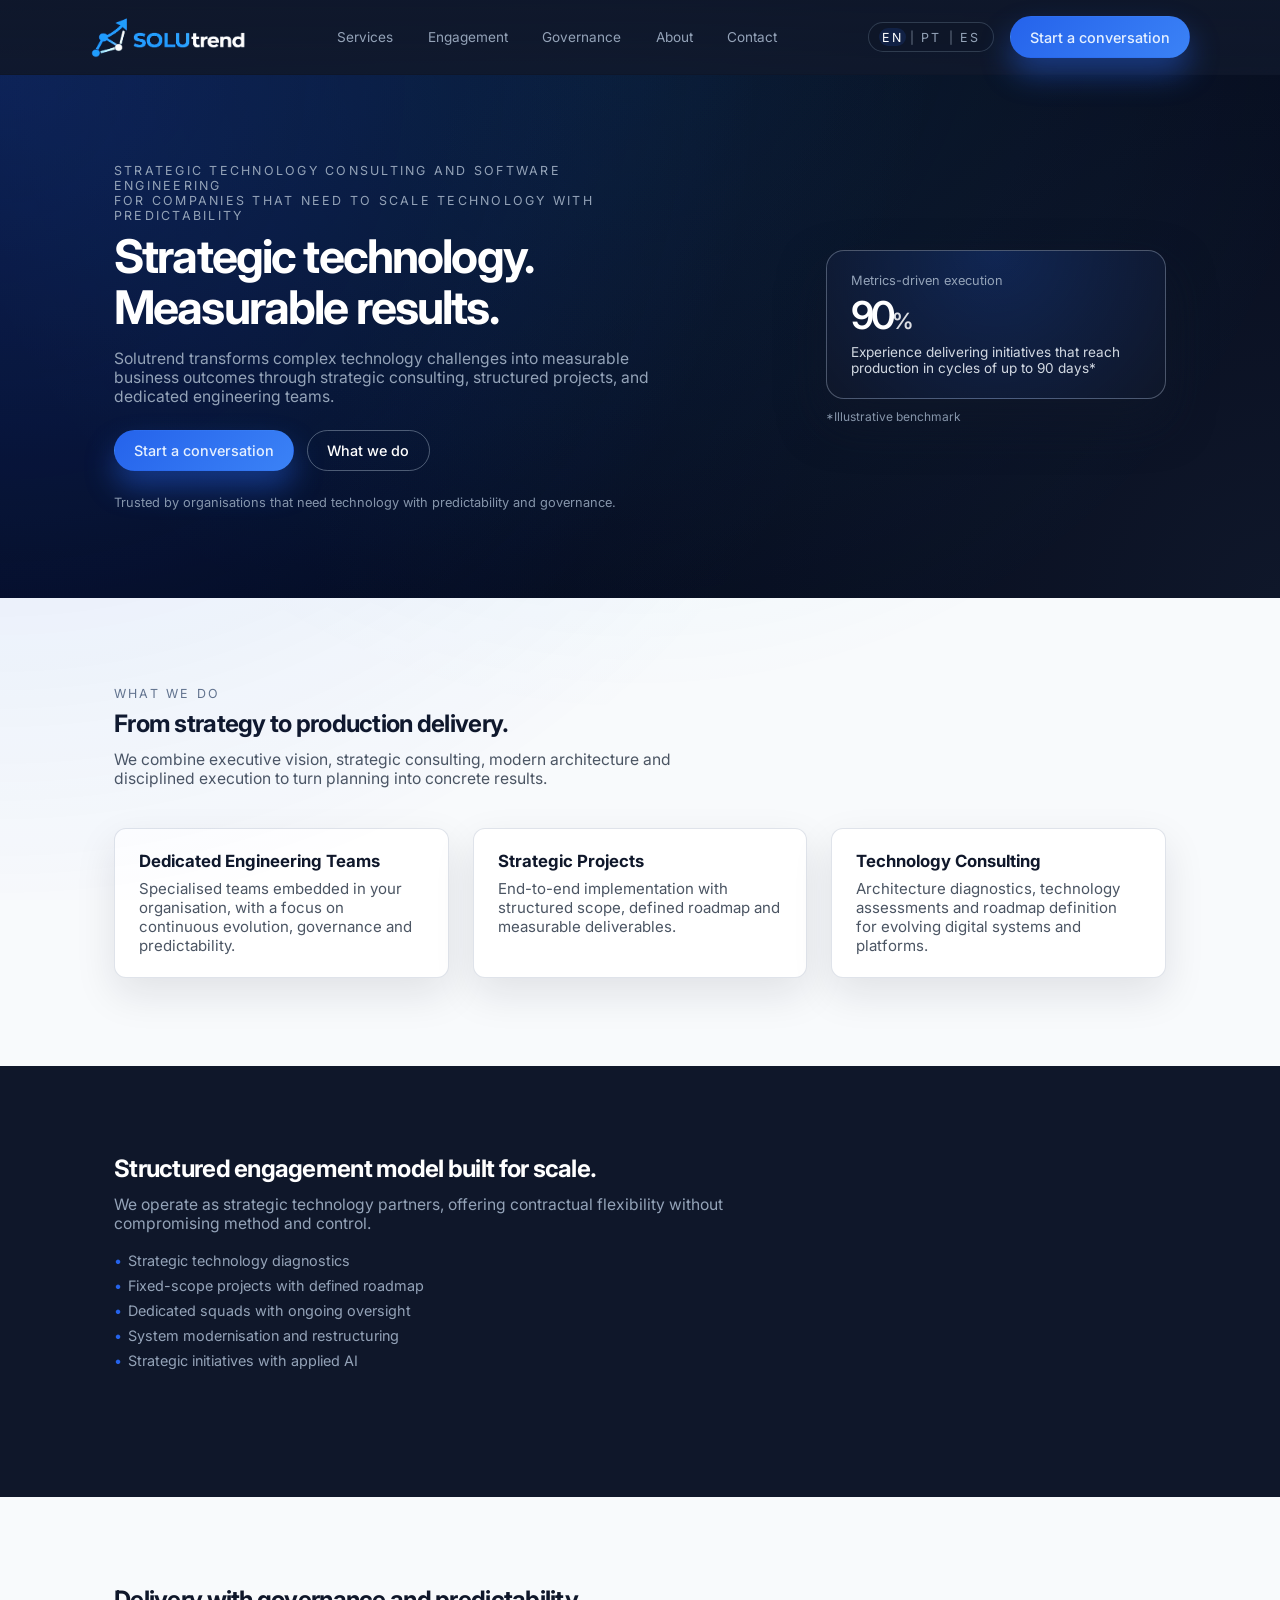
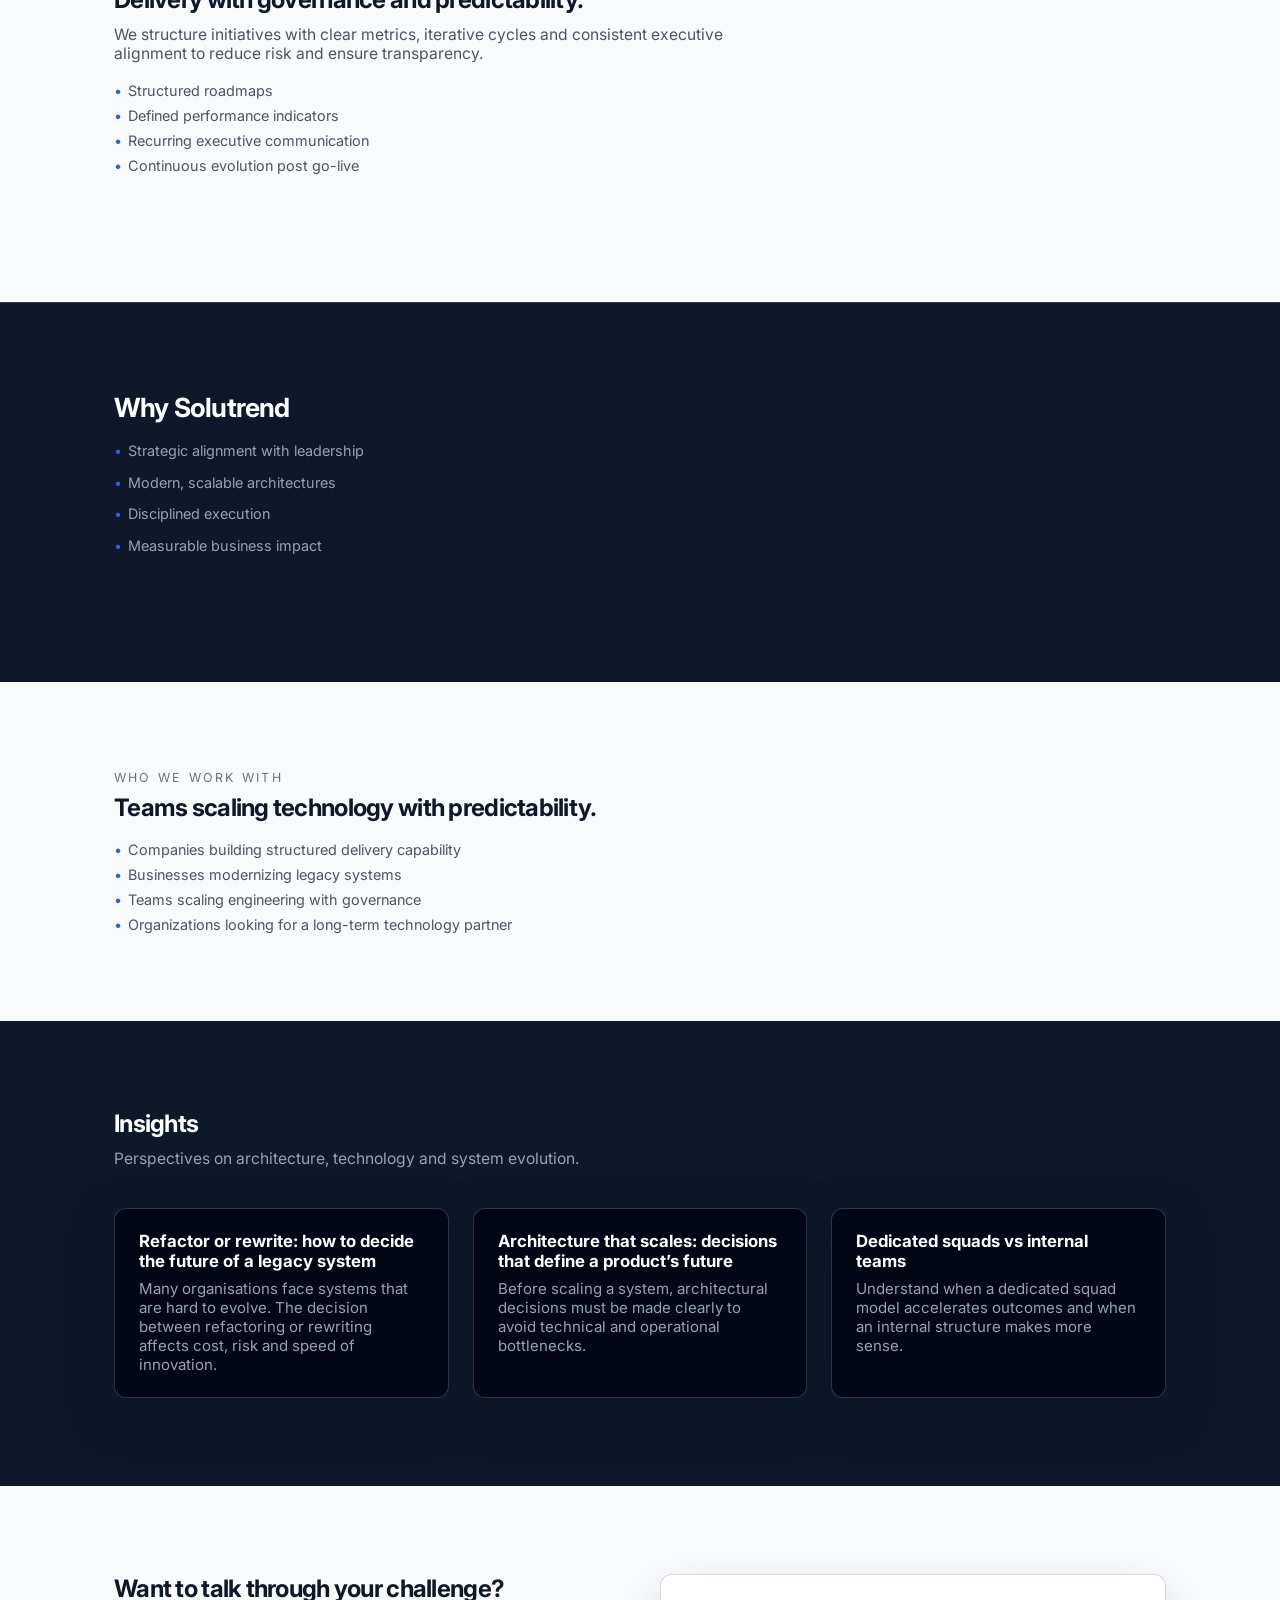
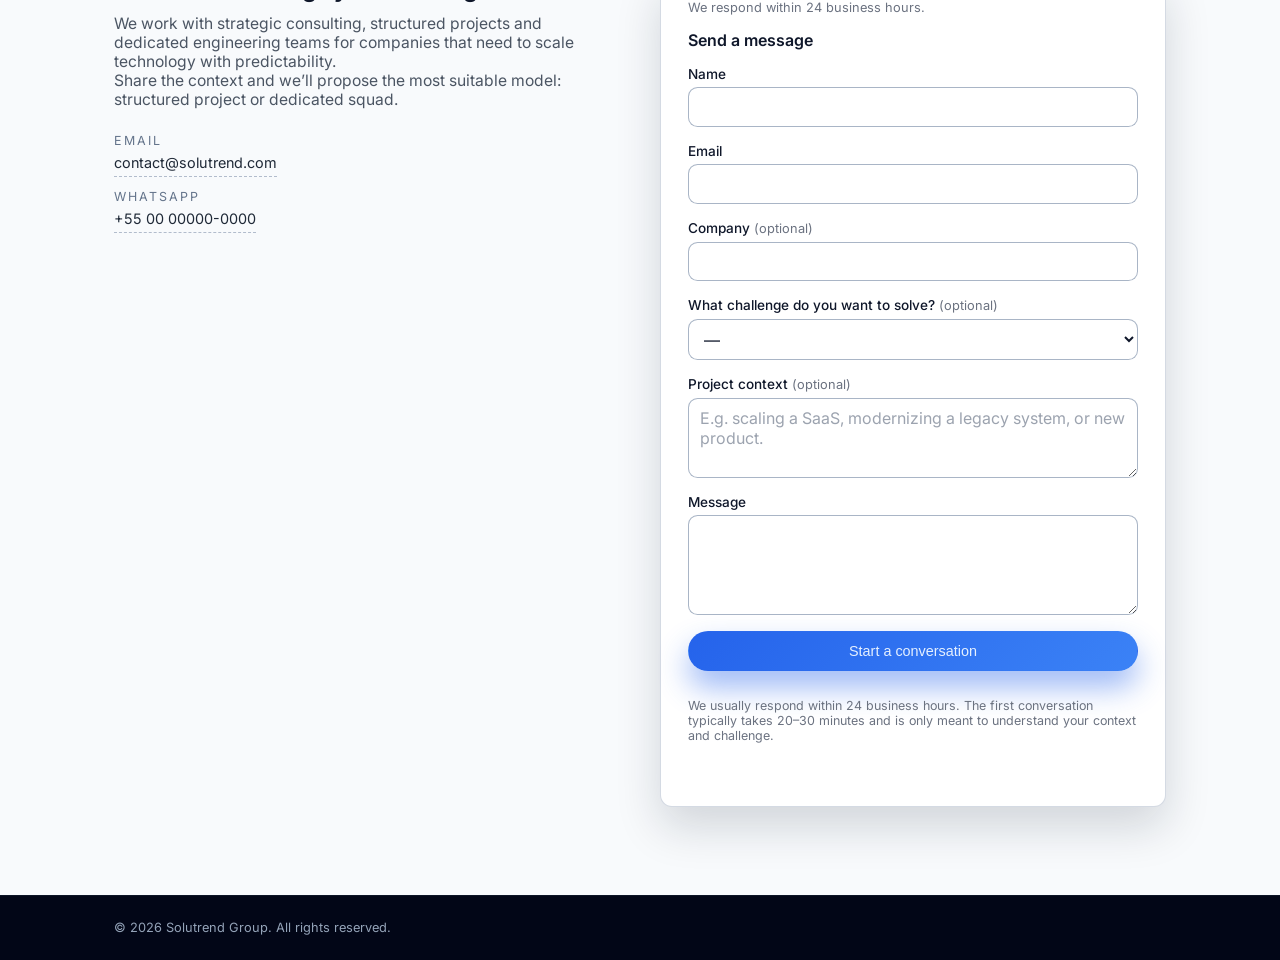
==== en/index.html @ db938869 "ajustes" ====
<!DOCTYPE html>
<html lang="en">
<head>
  <meta charset="UTF-8">
  <meta http-equiv="X-UA-Compatible" content="IE=edge">
  <meta name="viewport" content="width=device-width, initial-scale=1">

  <title>Solutrend Group — Strategic technology. Measurable results.</title>
  <meta name="description" content="Solutrend turns complex technology challenges into measurable business outcomes — strategic projects, dedicated engineering teams, and scalable systems with governance.">

  <link rel="canonical" href="https://solutrend.com/en/">
  <link rel="alternate" hreflang="pt" href="https://solutrend.com/pt/">
  <link rel="alternate" hreflang="en" href="https://solutrend.com/en/">
  <link rel="alternate" hreflang="es" href="https://solutrend.com/es/">
  <link rel="alternate" hreflang="x-default" href="https://solutrend.com/en/">

  <meta property="og:type" content="website">
  <meta property="og:site_name" content="Solutrend Group">
  <meta property="og:title" content="Solutrend Group — Strategic technology. Measurable results.">
  <meta property="og:description" content="Solutrend turns complex technology challenges into measurable business outcomes — strategic projects, dedicated engineering teams, and scalable systems with governance.">
  <meta property="og:url" content="https://solutrend.com/en/">
  <meta property="og:image" content="https://solutrend.com/assets/og-image.png">

  <meta name="twitter:card" content="summary_large_image">
  <meta name="twitter:title" content="Solutrend Group — Strategic technology. Measurable results.">
  <meta name="twitter:description" content="Solutrend turns complex technology challenges into measurable business outcomes.">
  <meta name="twitter:image" content="https://solutrend.com/assets/og-image.png">

  <link rel="icon" href="/assets/icons/icon.ico">
  <link rel="manifest" href="/assets/site.webmanifest">

  <link rel="preconnect" href="https://fonts.googleapis.com">
  <link rel="preconnect" href="https://fonts.gstatic.com" crossorigin>
  <link href="https://fonts.googleapis.com/css2?family=Inter:wght@300;400;500;600;700&display=swap" rel="stylesheet">

  <link rel="stylesheet" href="/css/styles.css">
</head>
<body>
  <header class="site-header" id="top">
    <div class="container header-inner">
      <div class="logo">
        <img
          src="/assets/images/logo_solutrend.webp"
          alt="Solutrend"
          class="logo-img"
          loading="lazy"
        />
      </div>

      <nav class="nav" aria-label="Main navigation">
        <button class="nav-toggle" aria-label="Toggle navigation" aria-expanded="false">
          <span class="nav-toggle-bar"></span>
          <span class="nav-toggle-bar"></span>
        </button>
        <ul class="nav-list">
          <li><a href="#services">Services</a></li>
          <li><a href="#engagement">Engagement</a></li>
          <li><a href="#governance">Governance</a></li>
          <li><a href="#about">About</a></li>
          <li><a href="#contact">Contact</a></li>
        </ul>
      </nav>

      <div class="header-actions">
        <div class="lang-switcher" aria-label="Language selector">
          <a href="/en/" class="lang-link lang-link--active" data-lang="en">EN</a>
          <span class="lang-divider" aria-hidden="true">|</span>
          <a href="/pt/" class="lang-link" data-lang="pt">PT</a>
          <span class="lang-divider" aria-hidden="true">|</span>
          <a href="/es/" class="lang-link" data-lang="es">ES</a>
        </div>
        <a href="#contact" class="btn btn-primary header-cta">Start a conversation</a>
      </div>
    </div>
  </header>

  <main>
    <section class="section section-hero" aria-labelledby="hero-heading">
      <div class="hero-glow" aria-hidden="true"></div>
      <div class="container hero-grid">
        <div class="hero-text">
          <p class="eyebrow">
            STRATEGIC TECHNOLOGY CONSULTING AND SOFTWARE ENGINEERING<br>
            FOR COMPANIES THAT NEED TO SCALE TECHNOLOGY WITH PREDICTABILITY
          </p>
          <h1 id="hero-heading">Strategic technology. Measurable results.</h1>
          <p class="hero-subtitle">
            Solutrend transforms complex technology challenges into measurable business outcomes through strategic consulting, structured projects, and dedicated engineering teams.
          </p>
          <div class="hero-actions">
            <a href="#contact" class="btn btn-primary">Start a conversation</a>
            <a href="#services" class="btn btn-ghost">What we do</a>
          </div>
          <p class="hero-footnote">
            Trusted by organisations that need technology with predictability and governance.
          </p>
        </div>
        <aside class="hero-highlight" aria-label="Execution metrics">
          <div class="hero-card">
            <p class="hero-card-label">Metrics-driven execution</p>
            <p class="hero-card-metric">90<span>%</span></p>
            <p class="hero-card-caption">Experience delivering initiatives that reach production in cycles of up to 90 days*</p>
          </div>
          <p class="hero-card-disclaimer">*Illustrative benchmark</p>
        </aside>
      </div>
    </section>

    <section class="section section-light" id="services" aria-labelledby="services-heading">
      <div class="container">
        <header class="section-heading">
          <p class="eyebrow">WHAT WE DO</p>
          <h2 id="services-heading">From strategy to production delivery.</h2>
          <p class="section-lead">
            We combine executive vision, strategic consulting, modern architecture and disciplined execution to turn planning into concrete results.
          </p>
        </header>
        <div class="cards-grid">
          <article class="card">
            <h3>Dedicated Engineering Teams</h3>
            <p>Specialised teams embedded in your organisation, with a focus on continuous evolution, governance and predictability.</p>
          </article>
          <article class="card">
            <h3>Strategic Projects</h3>
            <p>End-to-end implementation with structured scope, defined roadmap and measurable deliverables.</p>
          </article>
          <article class="card">
            <h3>Technology Consulting</h3>
            <p>Architecture diagnostics, technology assessments and roadmap definition for evolving digital systems and platforms.</p>
          </article>
        </div>
      </div>
    </section>

    <section class="section" id="engagement" aria-labelledby="engagement-heading">
      <div class="container">
        <header class="section-heading">
          <h2 id="engagement-heading">Structured engagement model built for scale.</h2>
          <p class="section-lead">
            We operate as strategic technology partners, offering contractual flexibility without compromising method and control.
          </p>
          <ul class="bullet-list">
            <li>Strategic technology diagnostics</li>
            <li>Fixed-scope projects with defined roadmap</li>
            <li>Dedicated squads with ongoing oversight</li>
            <li>System modernisation and restructuring</li>
            <li>Strategic initiatives with applied AI</li>
          </ul>
        </header>
      </div>
    </section>

    <section class="section section-light" id="governance" aria-labelledby="governance-heading">
      <div class="container">
        <header class="section-heading">
          <h2 id="governance-heading">Delivery with governance and predictability.</h2>
          <p class="section-lead">
            We structure initiatives with clear metrics, iterative cycles and consistent executive alignment to reduce risk and ensure transparency.
          </p>
          <ul class="bullet-list">
            <li>Structured roadmaps</li>
            <li>Defined performance indicators</li>
            <li>Recurring executive communication</li>
            <li>Continuous evolution post go-live</li>
          </ul>
        </header>
      </div>
    </section>

    <section class="section" id="about" aria-labelledby="about-heading">
      <div class="container">
        <header class="section-heading">
          <h2 id="about-heading">Why Solutrend</h2>
          <ul class="bullet-list">
            <li>Strategic alignment with leadership</li>
            <li>Modern, scalable architectures</li>
            <li>Disciplined execution</li>
            <li>Measurable business impact</li>
          </ul>
        </header>
      </div>
    </section>

    <section class="section section-light" id="audience" aria-labelledby="audience-heading">
      <div class="container">
        <header class="section-heading section-heading--compact">
          <p class="eyebrow">WHO WE WORK WITH</p>
          <h2 id="audience-heading">Teams scaling technology with predictability.</h2>
          <ul class="bullet-list">
            <li>Companies building structured delivery capability</li>
            <li>Businesses modernizing legacy systems</li>
            <li>Teams scaling engineering with governance</li>
            <li>Organizations looking for a long-term technology partner</li>
          </ul>
        </header>
      </div>
    </section>

    <section class="section" id="insights" aria-labelledby="insights-heading">
      <div class="container">
        <header class="section-heading">
          <h2 id="insights-heading">Insights</h2>
          <p class="section-lead">
            Perspectives on architecture, technology and system evolution.
          </p>
        </header>
        <div class="cards-grid">
          <article class="card">
            <h3>Refactor or rewrite: how to decide the future of a legacy system</h3>
            <p>
              Many organisations face systems that are hard to evolve. The decision between refactoring or rewriting affects cost, risk and speed of innovation.
            </p>
          </article>
          <article class="card">
            <h3>Architecture that scales: decisions that define a product’s future</h3>
            <p>
              Before scaling a system, architectural decisions must be made clearly to avoid technical and operational bottlenecks.
            </p>
          </article>
          <article class="card">
            <h3>Dedicated squads vs internal teams</h3>
            <p>
              Understand when a dedicated squad model accelerates outcomes and when an internal structure makes more sense.
            </p>
          </article>
        </div>
      </div>
    </section>

    <section class="section section-light" id="contact" aria-labelledby="contact-heading">
      <div class="container contact-grid">
        <div class="contact-intro">
          <h2 id="contact-heading">Want to talk through your challenge?</h2>
          <p class="section-lead">
            We work with strategic consulting, structured projects and dedicated engineering teams for companies that need to scale technology with predictability.
          </p>
          <p class="section-lead">
            Share the context and we’ll propose the most suitable model: structured project or dedicated squad.
          </p>
          <div class="contact-links">
            <div>
              <span class="contact-label">Email</span>
              <a href="mailto:contact@solutrend.com" class="contact-link">contact@solutrend.com</a>
            </div>
            <div>
              <span class="contact-label">WhatsApp</span>
              <a href="https://wa.me/5500000000000" class="contact-link" aria-label="Contact via WhatsApp (placeholder)">+55 00 00000-0000</a>
            </div>
          </div>
        </div>
        <div class="contact-form-wrapper">
          <p class="contact-trust">We respond within 24 business hours.</p>
          <h3 class="form-title">Send a message</h3>
          <form class="contact-form" id="contact-form" method="POST">
            <div class="form-field">
              <label for="name">Name</label>
              <input type="text" id="name" name="name" required autocomplete="name">
            </div>
            <div class="form-field">
              <label for="email">Email</label>
              <input type="email" id="email" name="email" required autocomplete="email">
            </div>
            <div class="form-field">
              <label for="company">Company <span class="form-optional" aria-hidden="true">(optional)</span></label>
              <input type="text" id="company" name="company" autocomplete="organization" aria-optional="true">
            </div>
            <div class="form-field">
              <label for="need-type">What challenge do you want to solve? <span class="form-optional" aria-hidden="true">(optional)</span></label>
              <select id="need-type" name="need_type" aria-optional="true">
                <option value="">—</option>
                <option value="Scale a digital product or SaaS platform">Scale a digital product or SaaS platform</option>
                <option value="Modernize an existing system">Modernize an existing system</option>
                <option value="Assess architecture or technology choices">Assess architecture or technology choices</option>
                <option value="Build or accelerate an engineering team">Build or accelerate an engineering team</option>
                <option value="Initiative involving AI">Initiative involving AI</option>
                <option value="Still exploring the best approach">Still exploring the best approach</option>
              </select>
            </div>
            <div class="form-field">
              <label for="project-context">Project context <span class="form-optional" aria-hidden="true">(optional)</span></label>
              <textarea id="project-context" name="project_context" rows="3" aria-optional="true"
                placeholder="E.g. scaling a SaaS, modernizing a legacy system, or new product."></textarea>
            </div>
            <div class="form-field">
              <label for="message">Message</label>
              <textarea id="message" name="message" rows="4" required></textarea>
            </div>
            <button type="submit" class="btn btn-primary">Start a conversation</button>
            <p class="form-footnote">
              We usually respond within 24 business hours. The first conversation typically takes 20–30 minutes and is only meant to understand your context and challenge.
            </p>
            <p class="form-success" id="form-success" role="status" aria-live="polite"></p>
          </form>
        </div>
      </div>
    </section>
  </main>

  <footer class="site-footer">
    <div class="container footer-inner">
      <p class="footer-copy">&copy; <span id="year"></span> Solutrend Group. All rights reserved.</p>
    </div>
  </footer>

  <script src="/js/main.js"></script>
</body>
</html>
---- css/styles.css ----
:root {
  --bg-dark: #0F172A;
  --bg-light: #F8FAFC;
  --primary: #2563EB;
  --text-main: #FFFFFF;
  --text-muted: #94A3B8;
  --border-subtle: rgba(148, 163, 184, 0.3);
  --radius-lg: 18px;
  --radius-md: 12px;
  --shadow-soft: 0 22px 45px rgba(15, 23, 42, 0.65);
}

*,
*::before,
*::after {
  box-sizing: border-box;
}

html {
  scroll-behavior: smooth;
}

body {
  margin: 0;
  min-height: 100vh;
  font-family: "Inter", system-ui, -apple-system, BlinkMacSystemFont, "Segoe UI", sans-serif;
  background-color: var(--bg-dark);
  color: var(--text-main);
  -webkit-font-smoothing: antialiased;
}

img {
  max-width: 100%;
  display: block;
}

a {
  color: inherit;
  text-decoration: none;
}

a:focus-visible,
button:focus-visible,
input:focus-visible,
textarea:focus-visible {
  outline: 2px solid var(--primary);
  outline-offset: 3px;
}

.container {
  width: 100%;
  max-width: 1100px;
  margin: 0 auto;
  padding: 0 1.5rem;
}

.section {
  padding: 4.5rem 0;
}

.section-light {
  background-color: var(--bg-light);
  color: #0F172A;
}

.site-header {
  position: sticky;
  top: 0;
  z-index: 30;
  background: linear-gradient(to bottom, rgba(15, 23, 42, 0.96), rgba(15, 23, 42, 0.86));
  border-bottom: 1px solid rgba(15, 23, 42, 0.9);
  backdrop-filter: blur(24px);
}

.header-inner {
  display: flex;
  align-items: center;
  justify-content: space-between;
  padding: 0.9rem 0;
  gap: 1rem;
}

.logo-mark {
  font-weight: 700;
  letter-spacing: 0.08em;
  text-transform: uppercase;
  font-size: 0.95rem;
  padding: 0.35rem 0.8rem;
  border-radius: 999px;
  border: 1px solid rgba(148, 163, 184, 0.5);
  color: var(--text-main);
}

.logo-img {
  display: block;
  height: 42px;
  width: auto;
  filter: brightness(1.1) contrast(1.1);
}

.nav {
  display: flex;
  align-items: center;
  gap: 1rem;
}

.nav-list {
  list-style: none;
  display: flex;
  align-items: center;
  gap: 0.75rem;
  margin: 0;
  padding: 0;
}

.nav-list a {
  display: inline-flex;
  align-items: center;
  padding: 0.35rem 0.7rem;
  border-radius: 999px;
  font-size: 0.85rem;
  color: var(--text-muted);
  transition: color 0.18s ease, background-color 0.18s ease, transform 0.18s ease;
}

.nav-list a:hover {
  color: var(--text-main);
  background-color: rgba(15, 23, 42, 0.8);
  transform: translateY(-1px);
}

.nav-toggle {
  display: none;
  background: none;
  border: none;
  padding: 0.25rem;
  cursor: pointer;
}

.nav-toggle-bar {
  display: block;
  width: 20px;
  height: 2px;
  margin: 4px 0;
  background-color: var(--text-muted);
  border-radius: 999px;
  transition: background-color 0.2s ease, transform 0.2s ease;
}

.header-actions {
  display: flex;
  align-items: center;
  gap: 1rem;
}

.lang-switcher {
  display: inline-flex;
  align-items: center;
  gap: 0.25rem;
  padding: 0.3rem 0.6rem;
  border-radius: 999px;
  background-color: rgba(15, 23, 42, 0.85);
  border: 1px solid rgba(51, 65, 85, 0.9);
}

.lang-link {
  font-size: 0.78rem;
  letter-spacing: 0.16em;
  text-transform: uppercase;
  color: var(--text-muted);
  padding: 0.1rem 0.2rem;
  border-radius: 999px;
  transition: color 0.18s ease, background-color 0.18s ease;
}

.lang-link:hover {
  color: var(--text-main);
}

.lang-link--active {
  background-color: rgba(37, 99, 235, 0.15);
  color: var(--text-main);
}

.lang-divider {
  font-size: 0.75rem;
  color: rgba(148, 163, 184, 0.7);
}

.btn {
  display: inline-flex;
  align-items: center;
  justify-content: center;
  gap: 0.4rem;
  padding: 0.7rem 1.2rem;
  border-radius: 999px;
  border: 1px solid transparent;
  font-size: 0.9rem;
  font-weight: 500;
  cursor: pointer;
  transition: background-color 0.18s ease, color 0.18s ease, box-shadow 0.18s ease, transform 0.18s ease, border-color 0.18s ease;
}

.btn-primary {
  background: linear-gradient(135deg, #2563EB, #3B82F6);
  color: #E5F0FF;
  box-shadow: 0 16px 30px rgba(37, 99, 235, 0.45);
}

.btn-primary:hover {
  transform: translateY(-1px);
  box-shadow: 0 22px 40px rgba(37, 99, 235, 0.55);
}

.btn-ghost {
  background-color: transparent;
  border-color: rgba(148, 163, 184, 0.5);
  color: var(--text-main);
}

.btn-ghost:hover {
  background-color: rgba(15, 23, 42, 0.85);
  border-color: rgba(148, 163, 184, 0.9);
  transform: translateY(-1px);
}

.header-cta {
  display: none;
}

.section-hero {
  padding-top: 4.5rem;
  padding-bottom: 4.5rem;
  background: radial-gradient(circle at top left, rgba(37, 99, 235, 0.18), transparent 55%), radial-gradient(circle at bottom right, rgba(15, 23, 42, 0.8), #020617 70%);
}

.hero-glow {
  position: absolute;
  inset: 0;
  pointer-events: none;
  background:
    radial-gradient(circle at top left, rgba(37, 99, 235, 0.2), transparent 60%),
    radial-gradient(circle at top center, rgba(56, 189, 248, 0.12), transparent 65%);
  opacity: 0.8;
}

.hero-grid {
  display: flex;
  flex-direction: column;
  gap: 2.5rem;
  position: relative;
  z-index: 1;
}

.hero-text h1 {
  font-size: clamp(1.9rem, 5vw, 2.9rem);
  line-height: 1.1;
  letter-spacing: -0.04em;
  margin: 0 0 1rem;
}

.hero-subtitle {
  margin: 0 0 1.5rem;
  color: var(--text-muted);
  max-width: 35rem;
  font-size: 0.98rem;
}

.hero-actions {
  display: flex;
  flex-wrap: wrap;
  gap: 0.8rem;
  margin-bottom: 1.5rem;
}

.hero-footnote {
  margin: 0;
  font-size: 0.8rem;
  color: rgba(148, 163, 184, 0.9);
}

.hero-highlight {
  display: flex;
  flex-direction: column;
  gap: 0.6rem;
  max-width: 340px;
}

.hero-card {
  background: radial-gradient(circle at top, rgba(37, 99, 235, 0.22), rgba(15, 23, 42, 0.98));
  border-radius: var(--radius-lg);
  padding: 1.4rem 1.5rem;
  box-shadow: var(--shadow-soft);
  border: 1px solid rgba(148, 163, 184, 0.45);
}

.hero-card-label {
  font-size: 0.8rem;
  color: var(--text-muted);
  margin: 0 0 0.25rem;
}

.hero-card-metric {
  margin: 0;
  font-size: 2.4rem;
  letter-spacing: -0.08em;
  font-weight: 600;
}

.hero-card-metric span {
  font-size: 1.4rem;
  opacity: 0.85;
}

.hero-card-caption {
  margin: 0.35rem 0 0;
  font-size: 0.85rem;
  color: rgba(226, 232, 240, 0.92);
}

.hero-card-disclaimer {
  margin: 0;
  font-size: 0.75rem;
  color: rgba(148, 163, 184, 0.9);
}

.section-heading {
  max-width: 640px;
  margin-bottom: 2.5rem;
}

.section-heading--compact {
  margin-bottom: 0;
}

.section-heading h2 {
  margin: 0 0 0.7rem;
  font-size: 1.5rem;
  letter-spacing: -0.03em;
}

#about {
  border-top: 1px solid rgba(148, 163, 184, 0.25);
}

#about .section-heading h2 {
  font-size: 1.65rem;
}

#about .bullet-list {
  gap: 0.9rem;
}

.section-lead {
  margin: 0;
  font-size: 0.98rem;
  color: var(--text-muted);
}

.section-light .section-lead {
  color: #4b5563;
}

.eyebrow {
  font-size: 0.78rem;
  letter-spacing: 0.18em;
  text-transform: uppercase;
  color: var(--text-muted);
  margin: 0 0 0.5rem;
}

.section-light .eyebrow {
  color: #64748b;
}

.cards-grid {
  display: grid;
  grid-template-columns: 1fr;
  gap: 1.5rem;
}

.card {
  background-color: #020617;
  color: var(--text-main);
  border-radius: var(--radius-md);
  padding: 1.4rem 1.5rem;
  border: 1px solid var(--border-subtle);
  box-shadow: 0 16px 40px rgba(15, 23, 42, 0.7);
  transition: transform 0.2s ease, box-shadow 0.2s ease, border-color 0.2s ease, background-color 0.2s ease;
}

.card h3 {
  margin: 0 0 0.5rem;
  font-size: 1.05rem;
}

.card p {
  margin: 0;
  font-size: 0.94rem;
  color: var(--text-muted);
}

.card:hover {
  transform: translateY(-4px);
  box-shadow: 0 22px 50px rgba(15, 23, 42, 0.9);
  border-color: rgba(37, 99, 235, 0.8);
  background: radial-gradient(circle at top left, rgba(37, 99, 235, 0.18), #020617);
}

.section-light .card {
  background-color: #ffffff;
  color: #0f172a;
  box-shadow: 0 16px 40px rgba(15, 23, 42, 0.1);
}

.section-light .card:hover {
  background-color: #ffffff;
  background-image: none;
  box-shadow: 0 22px 50px rgba(15, 23, 42, 0.12);
  border-color: rgba(37, 99, 235, 0.35);
}

.section-light .card p {
  color: #4b5563;
}

.split-grid {
  display: grid;
  grid-template-columns: minmax(0, 1.1fr);
  gap: 2.5rem;
  align-items: flex-start;
}

.split-list {
  border-radius: var(--radius-md);
  border: 1px solid rgba(30, 64, 175, 0.7);
  background: radial-gradient(circle at top left, rgba(37, 99, 235, 0.16), rgba(15, 23, 42, 0.98));
  padding: 1.5rem 1.6rem;
  box-shadow: var(--shadow-soft);
}

.why-list {
  list-style: none;
  margin: 0;
  padding: 0;
  display: grid;
  gap: 1.3rem;
}

.why-list h3 {
  margin: 0 0 0.3rem;
  font-size: 0.98rem;
}

.why-list p {
  margin: 0;
  font-size: 0.9rem;
  color: var(--text-muted);
}

.bullet-list {
  list-style: none;
  margin: 1.2rem 0 0;
  padding: 0;
  display: grid;
  gap: 0.5rem;
  font-size: 0.9rem;
  color: var(--text-muted);
}

.bullet-list li::before {
  content: "•";
  display: inline-block;
  margin-right: 0.4rem;
  color: var(--primary);
}

.section-light .bullet-list {
  color: #4b5563;
}

.about-who {
  margin-top: 2.5rem;
  padding-top: 2rem;
  border-top: 1px solid rgba(148, 163, 184, 0.25);
}

.about-who .eyebrow {
  margin-bottom: 0.5rem;
}

.cta-block {
  display: flex;
  flex-direction: column;
  gap: 1.5rem;
  padding: 1.6rem 1.7rem;
  border-radius: var(--radius-md);
  border: 1px solid rgba(37, 99, 235, 0.45);
  background: radial-gradient(circle at top left, rgba(37, 99, 235, 0.18), rgba(15, 23, 42, 0.98));
  box-shadow: var(--shadow-soft);
}

.cta-text h2 {
  margin: 0 0 0.6rem;
  font-size: 1.4rem;
  letter-spacing: -0.03em;
}

.cta-actions {
  display: flex;
  align-items: flex-start;
}

.cta-actions .btn {
  width: 100%;
  justify-content: center;
}

.contact-grid {
  display: grid;
  grid-template-columns: minmax(0, 1fr);
  gap: 2.5rem;
}

.contact-intro h2 {
  margin: 0 0 0.7rem;
  font-size: 1.5rem;
  letter-spacing: -0.03em;
}

.contact-links {
  display: flex;
  flex-direction: column;
  gap: 0.75rem;
  margin-top: 1.5rem;
}

.contact-label {
  display: block;
  font-size: 0.78rem;
  text-transform: uppercase;
  letter-spacing: 0.16em;
  color: #64748b;
  margin-bottom: 0.1rem;
}

.contact-link {
  font-size: 0.9rem;
  color: #1f2937;
  display: inline-flex;
  align-items: center;
  padding: 0.3rem 0;
  border-bottom: 1px dashed rgba(148, 163, 184, 0.7);
  max-width: max-content;
  transition: color 0.18s ease, border-color 0.18s ease, transform 0.18s ease;
}

.contact-link:hover {
  color: #2563eb;
  border-color: rgba(37, 99, 235, 0.9);
  transform: translateY(-1px);
}

.contact-form-wrapper {
  background-color: #ffffff;
  border-radius: var(--radius-md);
  padding: 1.6rem 1.7rem 1.4rem;
  box-shadow: 0 20px 45px rgba(15, 23, 42, 0.16);
  border: 1px solid rgba(148, 163, 184, 0.4);
}

.contact-form {
  display: grid;
  gap: 1rem;
}

.form-title {
  margin: 0 0 1rem;
  font-size: 1rem;
  font-weight: 600;
  color: #0f172a;
}

.form-field {
  display: flex;
  flex-direction: column;
  gap: 0.35rem;
}

.form-field label {
  font-size: 0.85rem;
  font-weight: 500;
  color: #0f172a;
}

.form-optional {
  font-weight: 400;
  color: #6b7280;
  font-size: 0.8rem;
}

.form-field input,
.form-field textarea,
.form-field select {
  padding: 0.55rem 0.65rem;
  border-radius: 0.6rem;
  border: 1px solid rgba(148, 163, 184, 0.8);
  font: inherit;
  color: #0f172a;
  background-color: #ffffff;
  transition: border-color 0.18s ease, box-shadow 0.18s ease, background-color 0.18s ease;
}

.form-field select {
  cursor: pointer;
  min-height: 2.5rem;
}

.form-field select:focus-visible {
  outline: none;
  border-color: #2563eb;
  box-shadow: 0 0 0 1px rgba(37, 99, 235, 0.6);
}

.form-field input::placeholder,
.form-field textarea::placeholder {
  color: #9ca3af;
}

.form-field input:focus-visible,
.form-field textarea:focus-visible {
  outline: none;
  border-color: #2563eb;
  box-shadow: 0 0 0 1px rgba(37, 99, 235, 0.6);
}

.contact-trust {
  margin: 0 0 0.9rem;
  font-size: 0.8rem;
  color: #6b7280;
}

.form-footnote {
  margin: 0.7rem 0 0;
  font-size: 0.78rem;
  color: #6b7280;
}

.form-success {
  margin: 0.3rem 0 0;
  font-size: 0.8rem;
  color: #16a34a;
  min-height: 1.2rem;
}

.site-footer {
  background-color: #020617;
  border-top: 1px solid rgba(15, 23, 42, 0.85);
  padding: 1.5rem 0 1.6rem;
}

.footer-inner {
  display: flex;
  flex-direction: column;
  gap: 0.75rem;
  align-items: flex-start;
  justify-content: space-between;
  font-size: 0.8rem;
  color: var(--text-muted);
}

.footer-social {
  display: flex;
  gap: 0.75rem;
}

.footer-link {
  color: var(--text-muted);
  padding: 0.1rem 0.3rem;
  border-radius: 999px;
  transition: color 0.18s ease, background-color 0.18s ease, transform 0.18s ease;
}

.footer-link:hover {
  color: var(--text-main);
  background-color: rgba(15, 23, 42, 0.9);
  transform: translateY(-1px);
}

.footer-copy {
  margin: 0;
}

@media (max-width: 768px) {
  .container {
    padding-left: 1.75rem;
    padding-right: 1.75rem;
  }

  .header-inner {
    gap: 0.75rem;
  }

  .nav-list {
    position: absolute;
    inset-inline: 0;
    top: 100%;
    margin-top: 0.4rem;
    padding: 0.6rem 1.5rem 0.9rem;
    flex-direction: column;
    align-items: flex-start;
    background: radial-gradient(circle at top left, rgba(15, 23, 42, 0.96), rgba(15, 23, 42, 0.98));
    border-bottom: 1px solid rgba(15, 23, 42, 0.9);
    opacity: 0;
    transform: translateY(-10px);
    pointer-events: none;
    transition: opacity 0.18s ease, transform 0.18s ease;
  }

  .nav-list.is-open {
    opacity: 1;
    transform: translateY(0);
    pointer-events: auto;
  }

  .nav-toggle {
    display: inline-flex;
    flex-direction: column;
  }

  .header-actions {
    margin-left: auto;
  }

  .header-cta {
    display: none;
  }

  .hero-grid {
    gap: 2rem;
  }

  .logo-img {
    height: 38px;
  }

  .hero-text .eyebrow {
    max-width: 320px;
    line-height: 1.5;
  }

  .section-hero {
    padding-top: 80px;
    padding-bottom: 60px;
  }

  .hero-actions {
    flex-direction: column;
    gap: 12px;
    align-items: flex-start;
  }

  .hero-actions .btn {
    width: auto;
  }

  .hero-highlight {
    margin-top: 24px;
    width: 100%;
    max-width: 320px;
  }

  .contact-grid {
    gap: 2rem;
    min-width: 0;
  }

  .contact-form-wrapper {
    width: 100%;
    min-width: 0;
    box-sizing: border-box;
  }

  .contact-form {
    min-width: 0;
  }

  .contact-form .form-field input,
  .contact-form .form-field textarea,
  .contact-form .form-field select {
    width: 100%;
    max-width: 100%;
    box-sizing: border-box;
  }

  .contact-form .form-field textarea {
    overflow-wrap: break-word;
    white-space: pre-wrap;
  }

  .contact-form .btn {
    width: 100%;
    max-width: 100%;
    box-sizing: border-box;
  }
}

@media (min-width: 769px) {
  .section {
    padding: 5.5rem 0;
  }

  .header-inner {
    padding: 1rem 0;
  }

  .header-cta {
    display: inline-flex;
  }

  .hero-grid {
    flex-direction: row;
    align-items: center;
    justify-content: space-between;
  }

  .hero-text {
    max-width: 540px;
  }

  .hero-highlight {
    align-self: stretch;
    justify-content: center;
  }

  .cta-block {
    flex-direction: row;
    align-items: center;
    justify-content: space-between;
  }

  .cta-actions .btn {
    width: auto;
  }

  .cards-grid {
    grid-template-columns: repeat(3, minmax(0, 1fr));
  }

  .split-grid {
    grid-template-columns: minmax(0, 1.1fr) minmax(0, 1.1fr);
  }

  .contact-grid {
    grid-template-columns: minmax(0, 1.1fr) minmax(0, 1.1fr);
    align-items: start;
  }

  .footer-inner {
    flex-direction: row;
    align-items: center;
  }
}
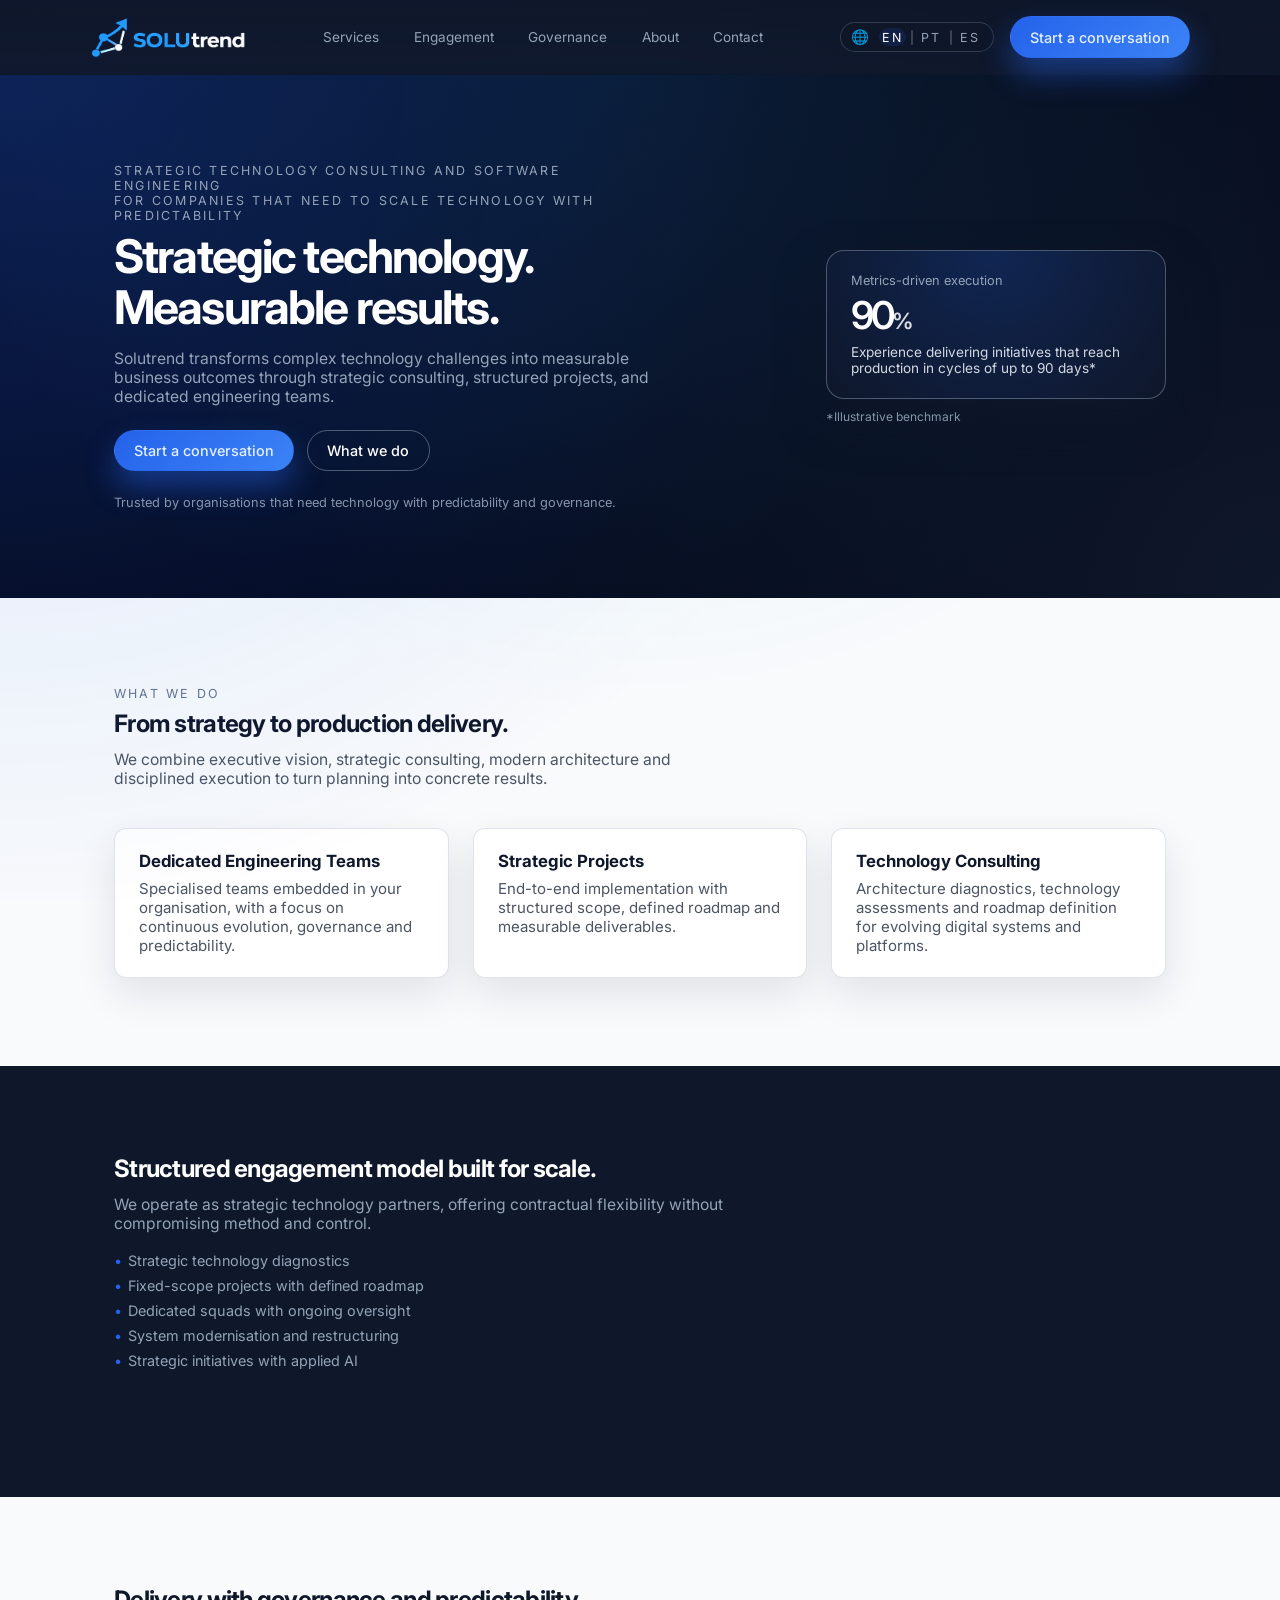
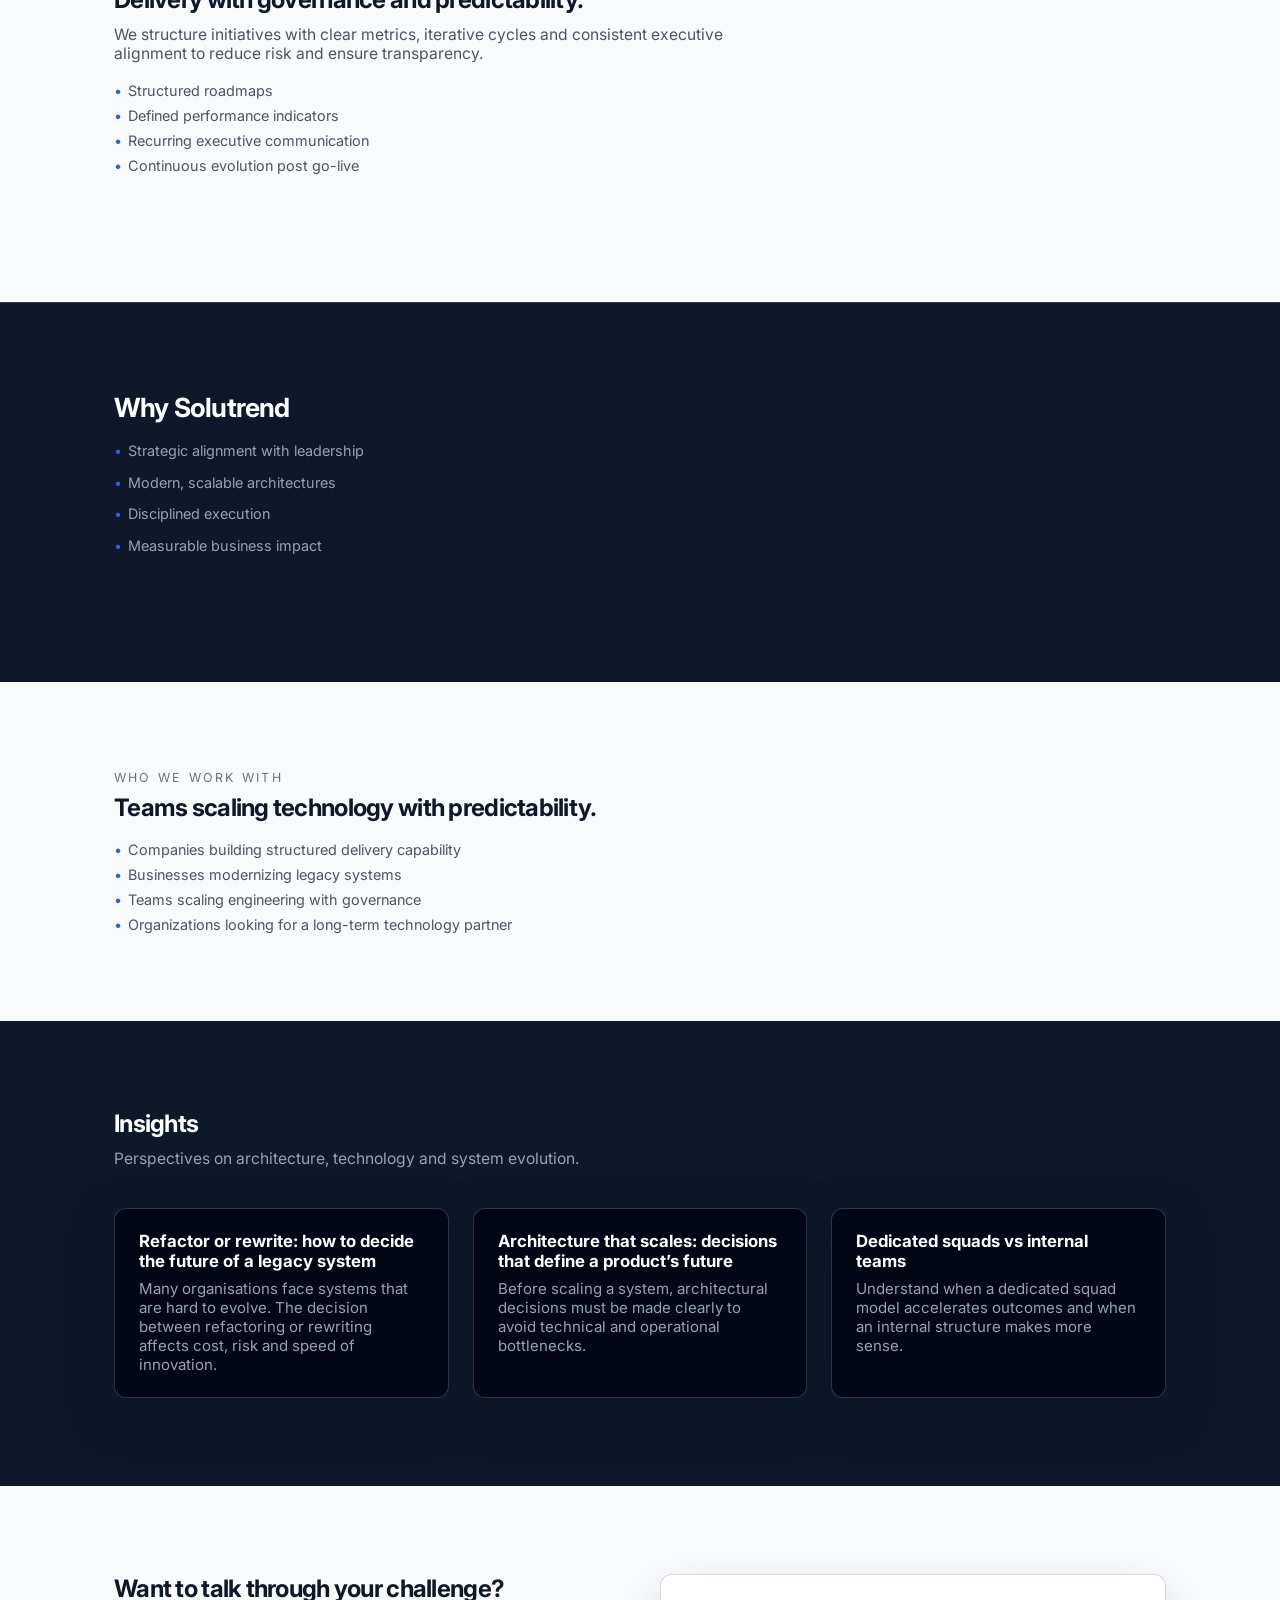
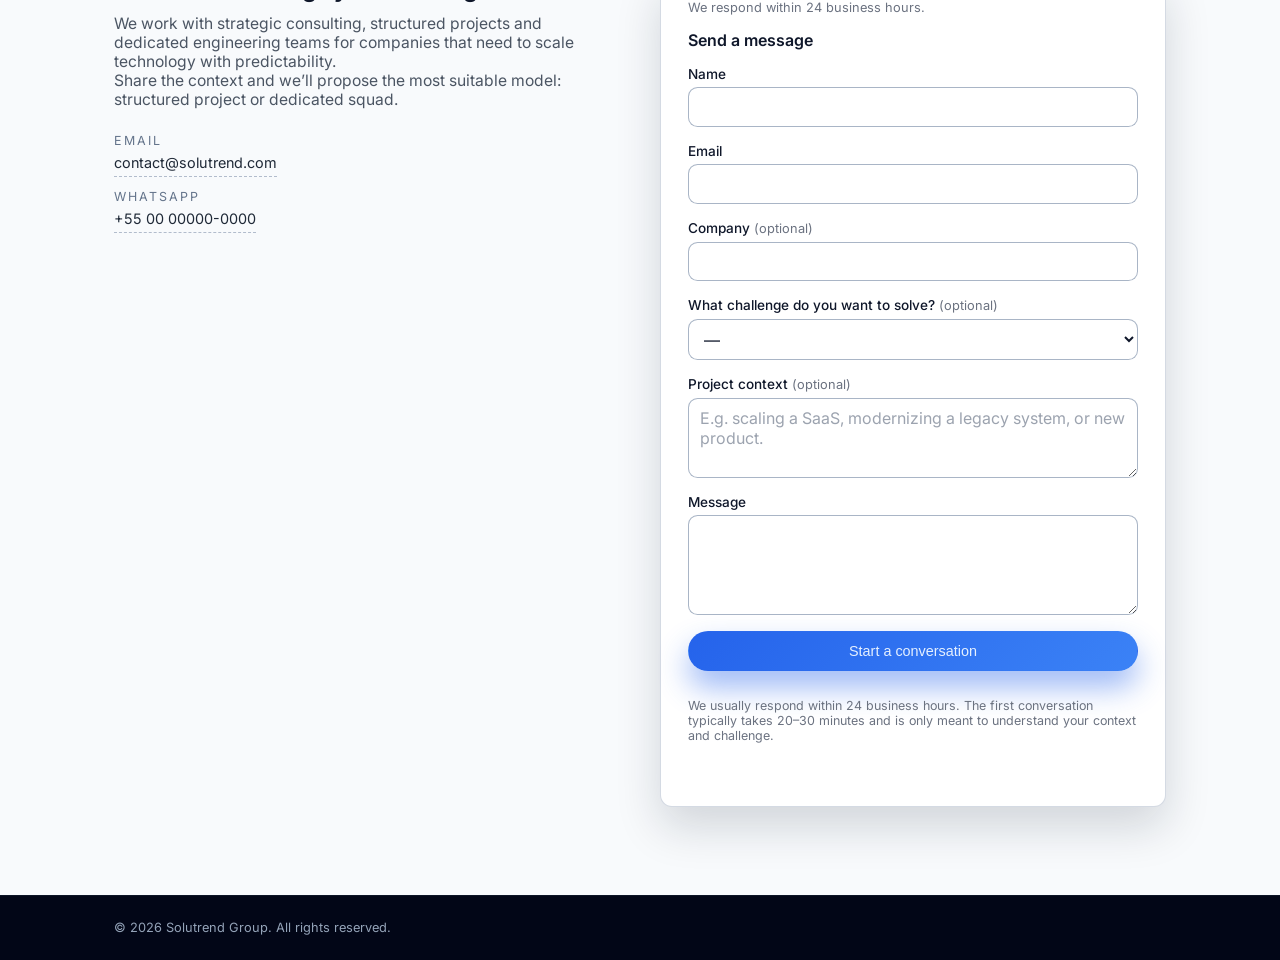
==== commit 88e7ab19: "ajuste" ====
--- a/en/index.html
+++ b/en/index.html
@@ -63,6 +63,7 @@
 
       <div class="header-actions">
         <div class="lang-switcher" aria-label="Language selector">
+          <span class="lang-icon" aria-hidden="true">🌐</span>
           <a href="/en/" class="lang-link lang-link--active" data-lang="en">EN</a>
           <span class="lang-divider" aria-hidden="true">|</span>
           <a href="/pt/" class="lang-link" data-lang="pt">PT</a>
--- a/css/styles.css
+++ b/css/styles.css
@@ -161,6 +161,12 @@
   border-radius: 999px;
   background-color: rgba(15, 23, 42, 0.85);
   border: 1px solid rgba(51, 65, 85, 0.9);
+}
+
+.lang-icon {
+  margin-right: 6px;
+  font-size: 0.9rem;
+  opacity: 0.8;
 }
 
 .lang-link {
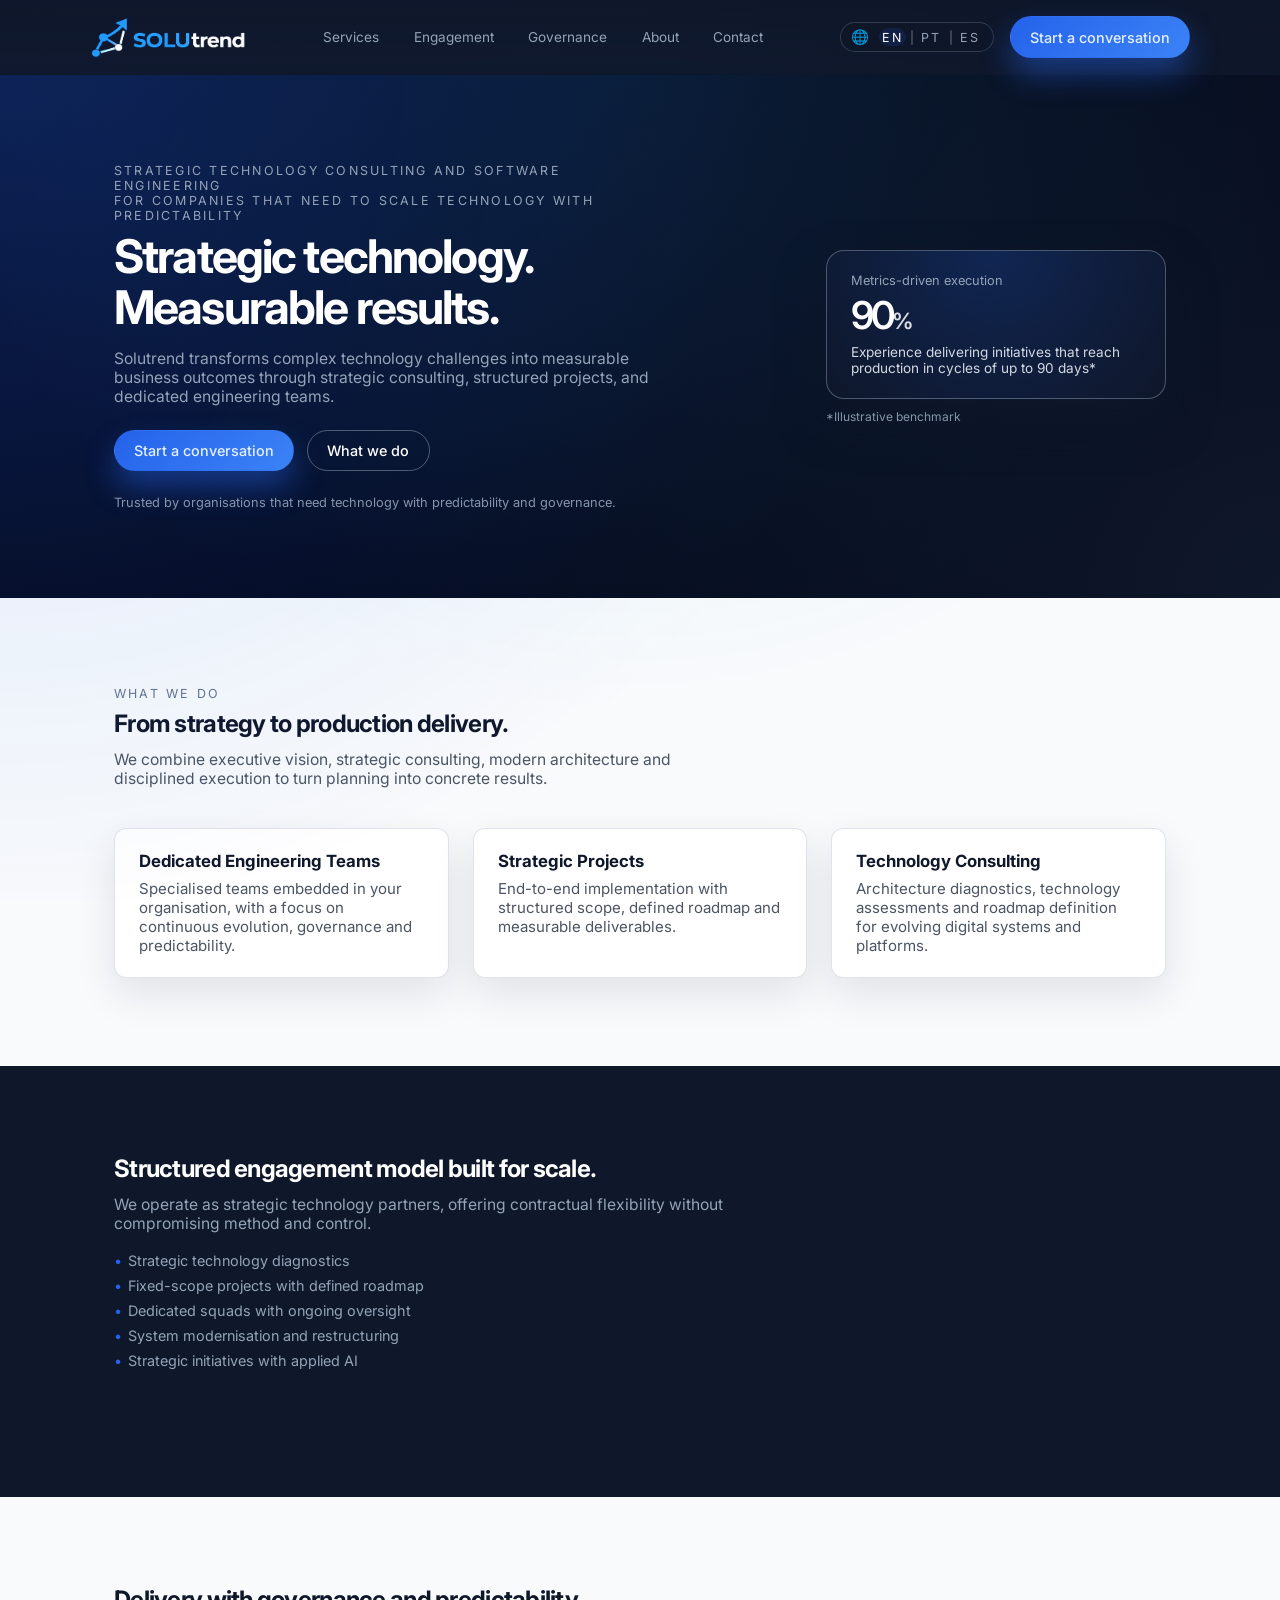
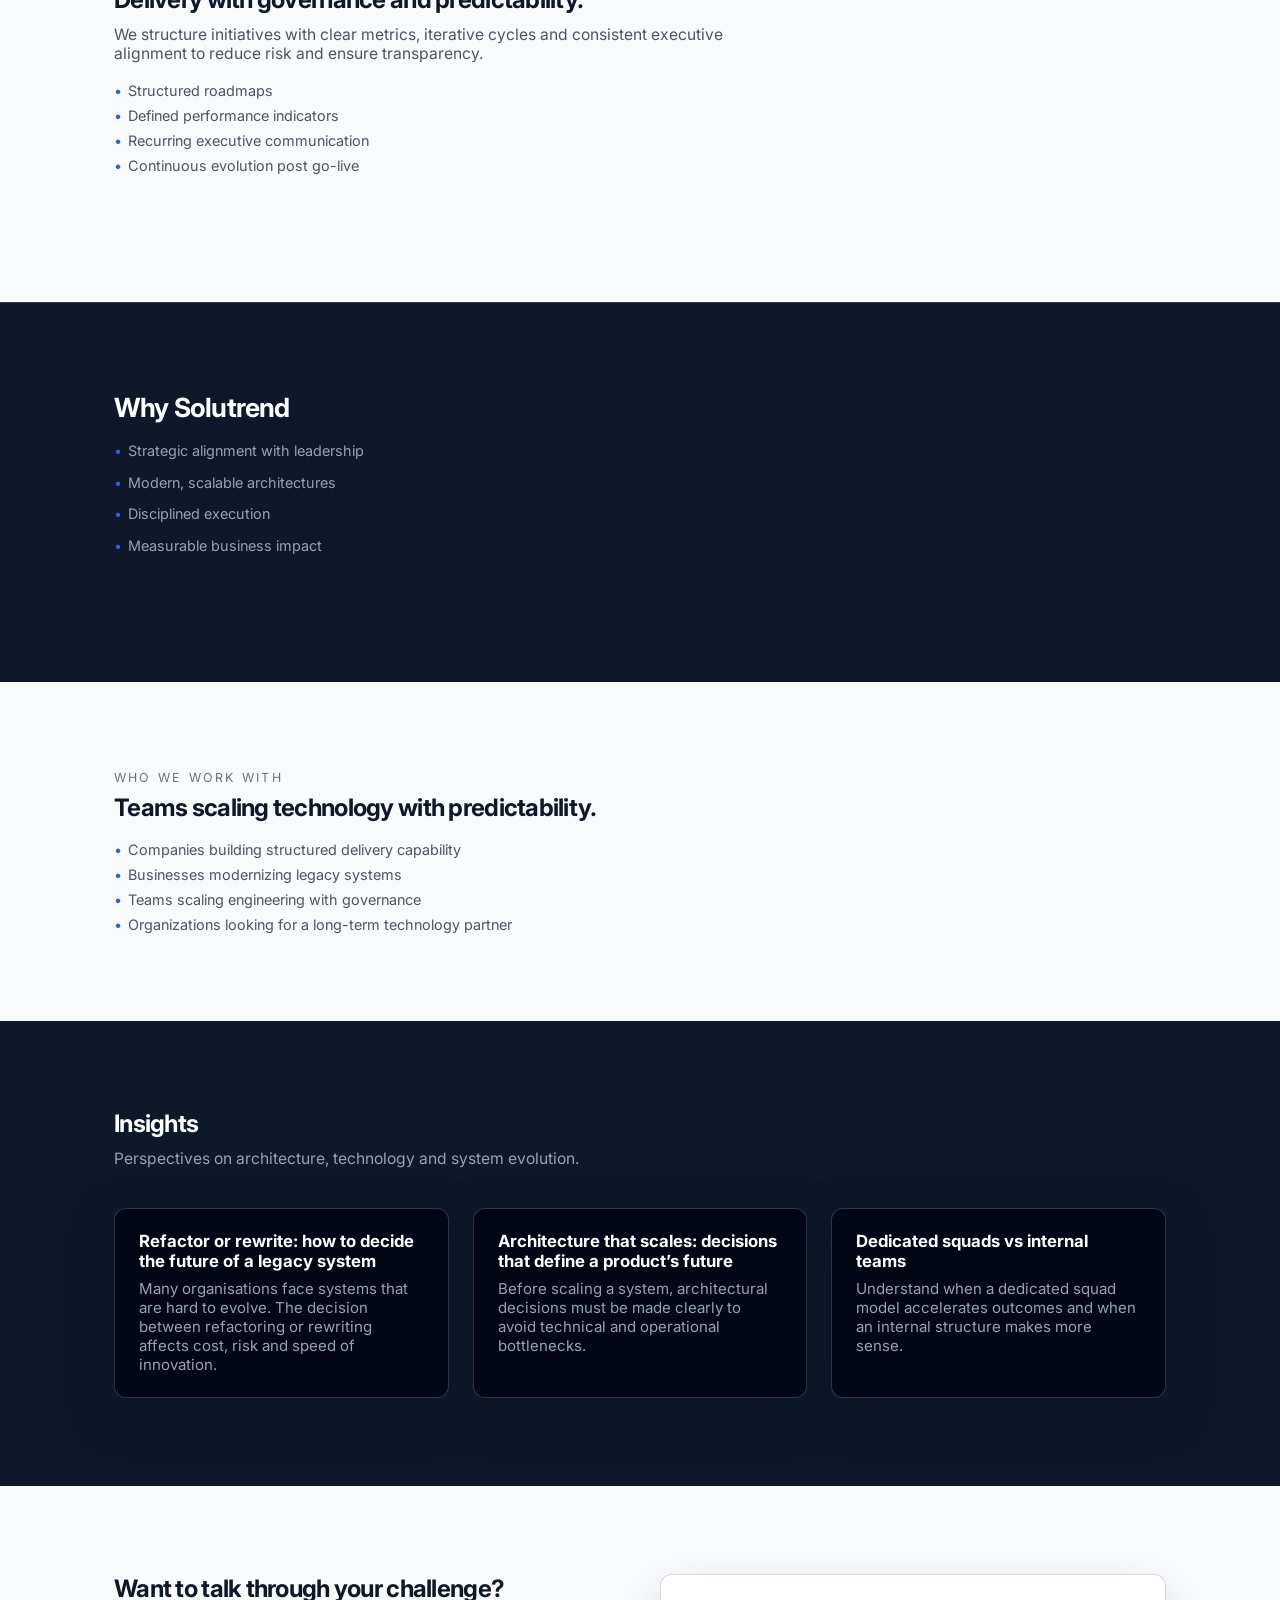
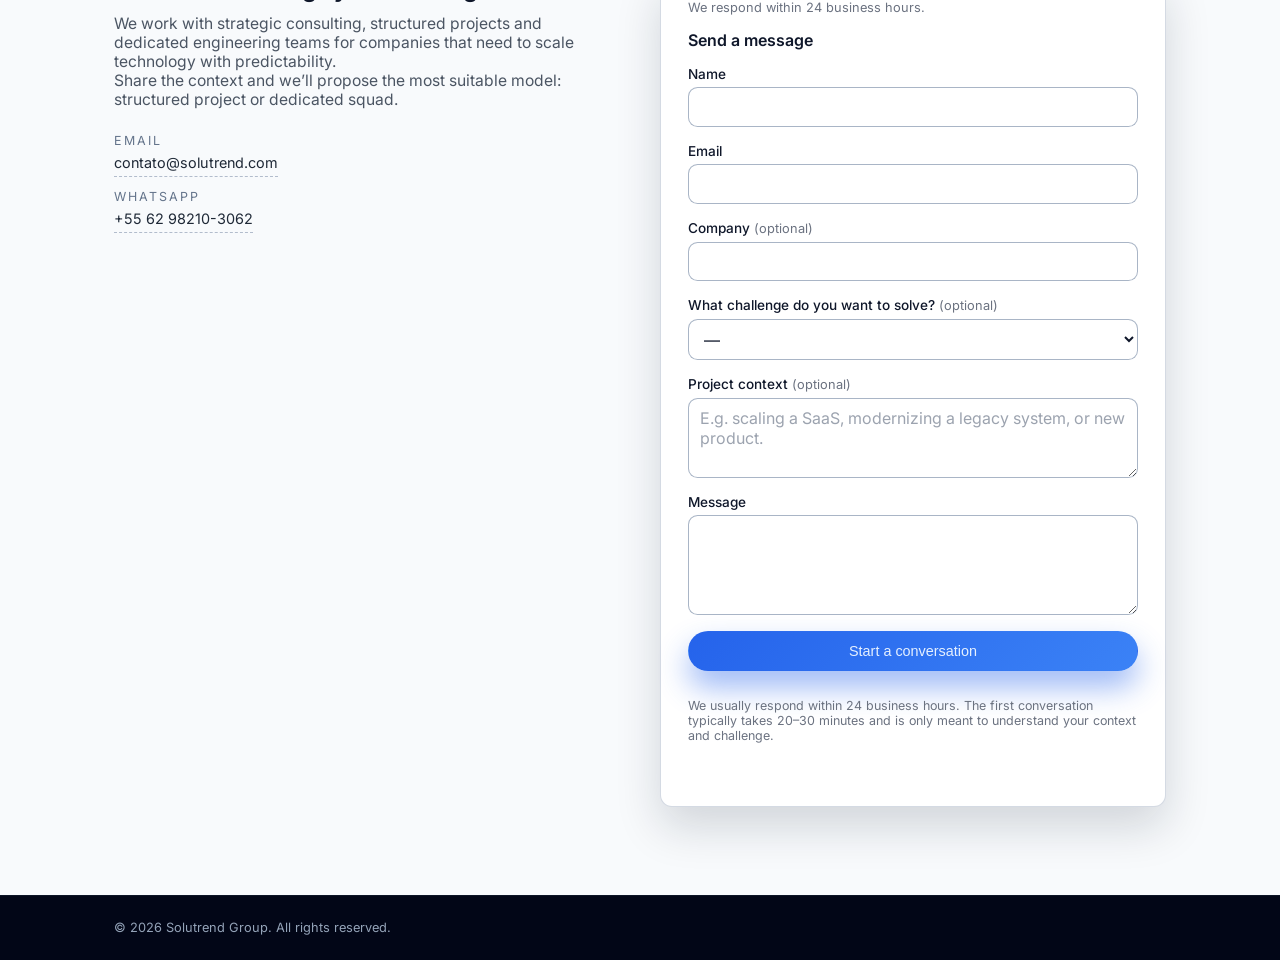
==== commit 91131676: "ajuste" ====
--- a/en/index.html
+++ b/en/index.html
@@ -241,11 +241,11 @@
           <div class="contact-links">
             <div>
               <span class="contact-label">Email</span>
-              <a href="mailto:contact@solutrend.com" class="contact-link">contact@solutrend.com</a>
+              <a href="mailto:contato@solutrend.com" class="contact-link">contato@solutrend.com</a>
             </div>
             <div>
               <span class="contact-label">WhatsApp</span>
-              <a href="https://wa.me/5500000000000" class="contact-link" aria-label="Contact via WhatsApp (placeholder)">+55 00 00000-0000</a>
+              <a href="https://wa.me/5562982103062" class="contact-link" aria-label="Contact via WhatsApp">+55 62 98210-3062</a>
             </div>
           </div>
         </div>
